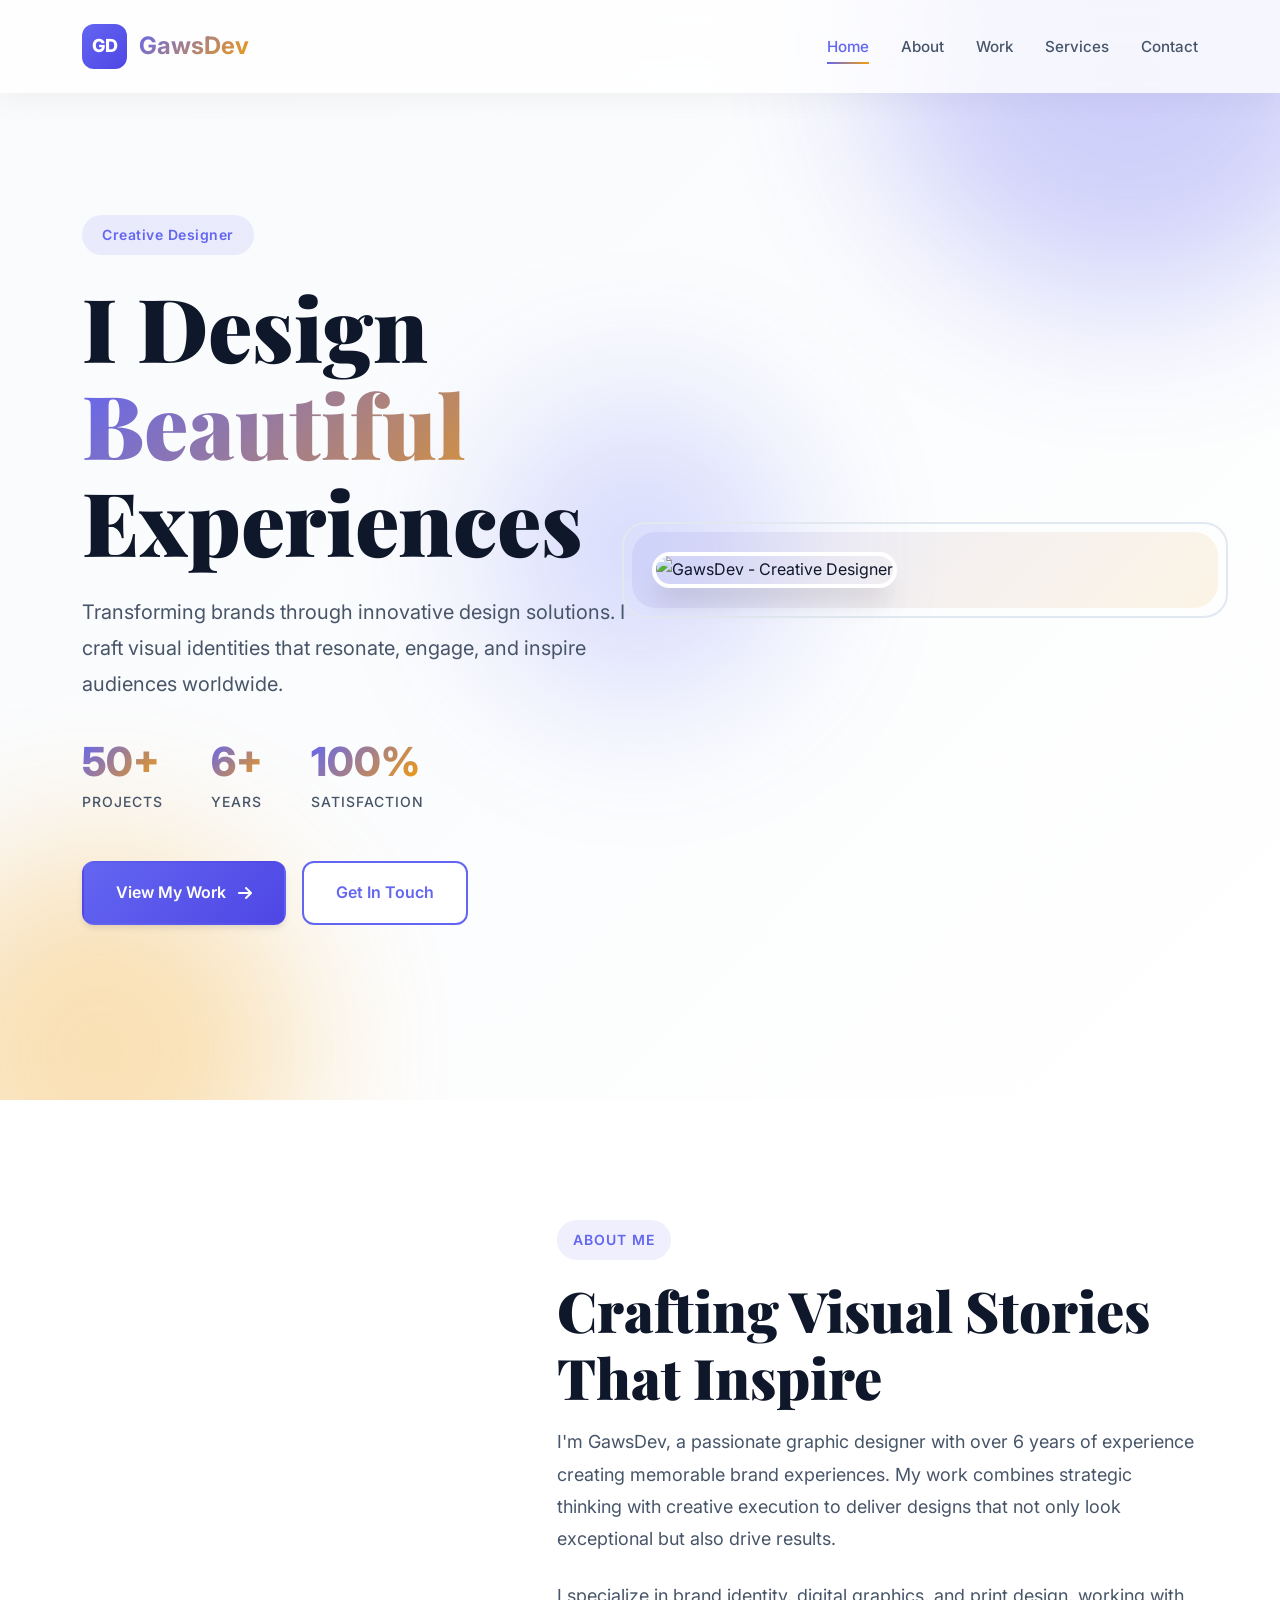
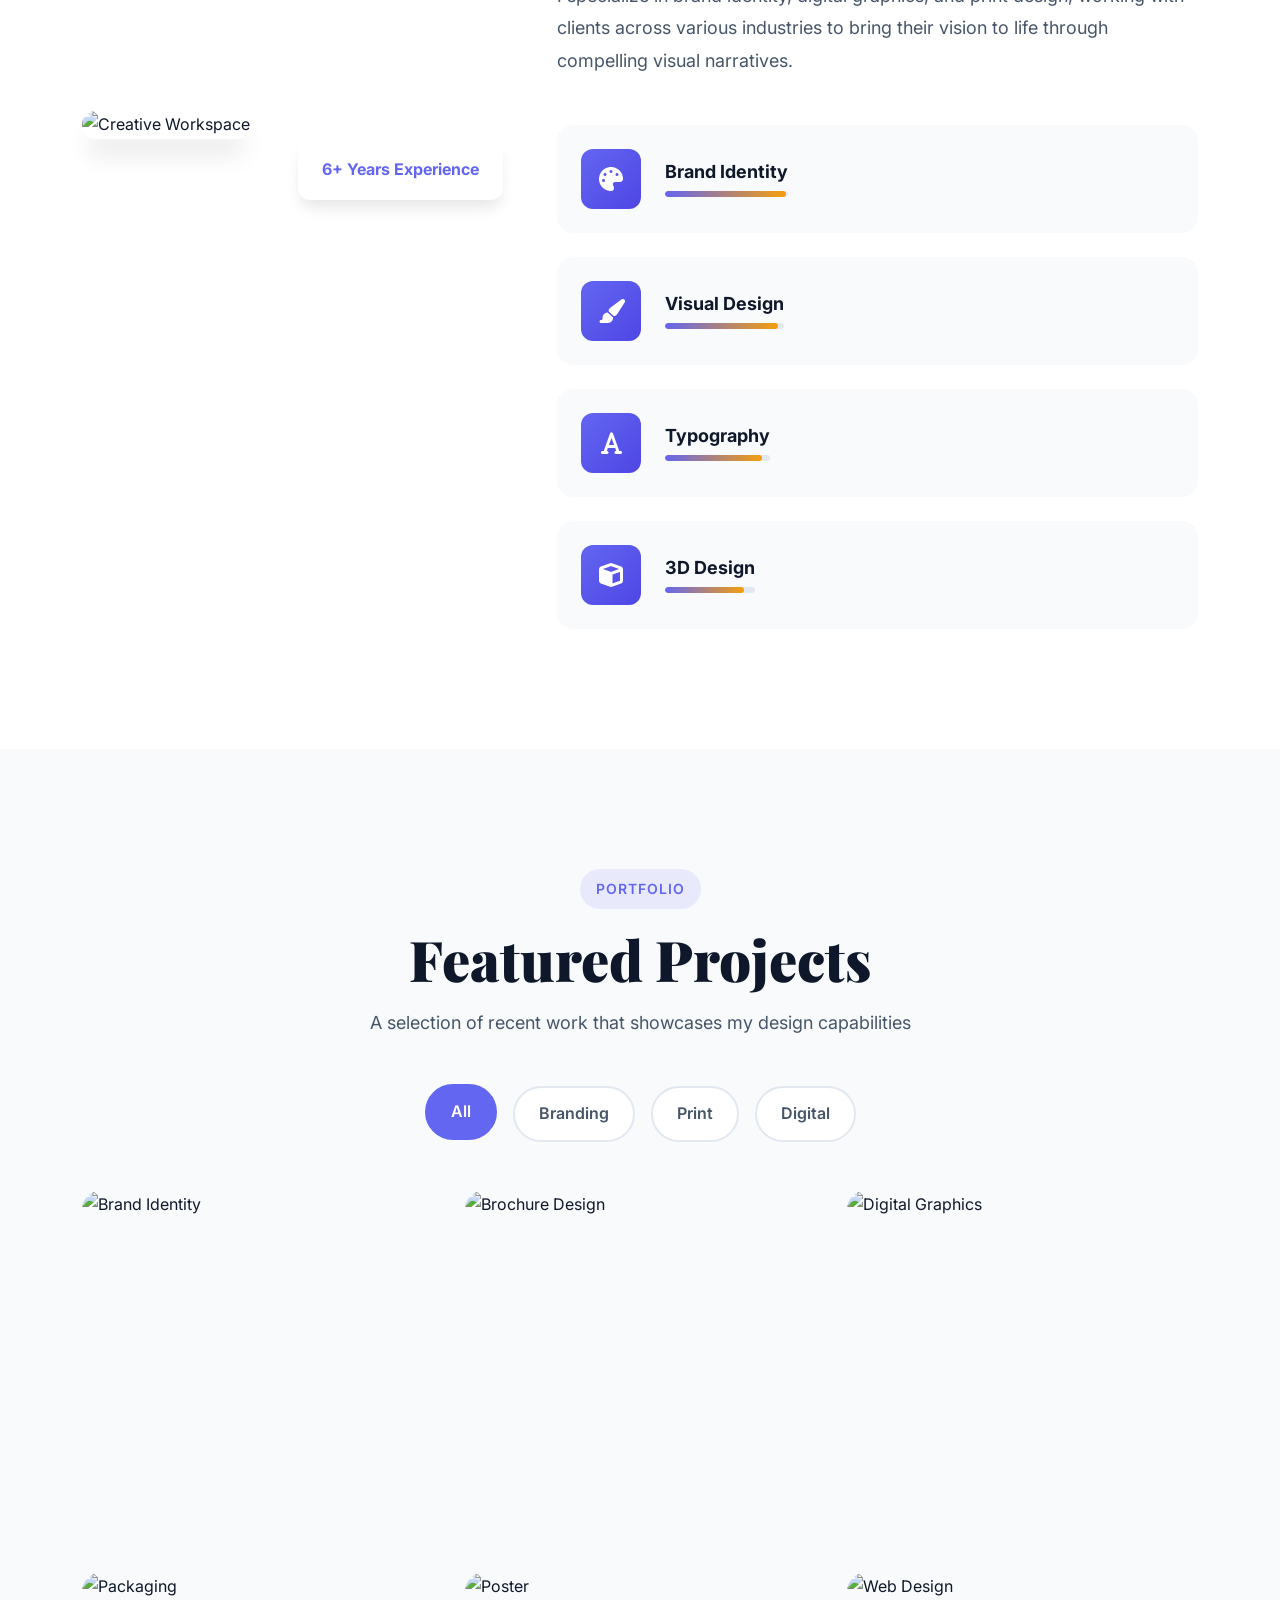
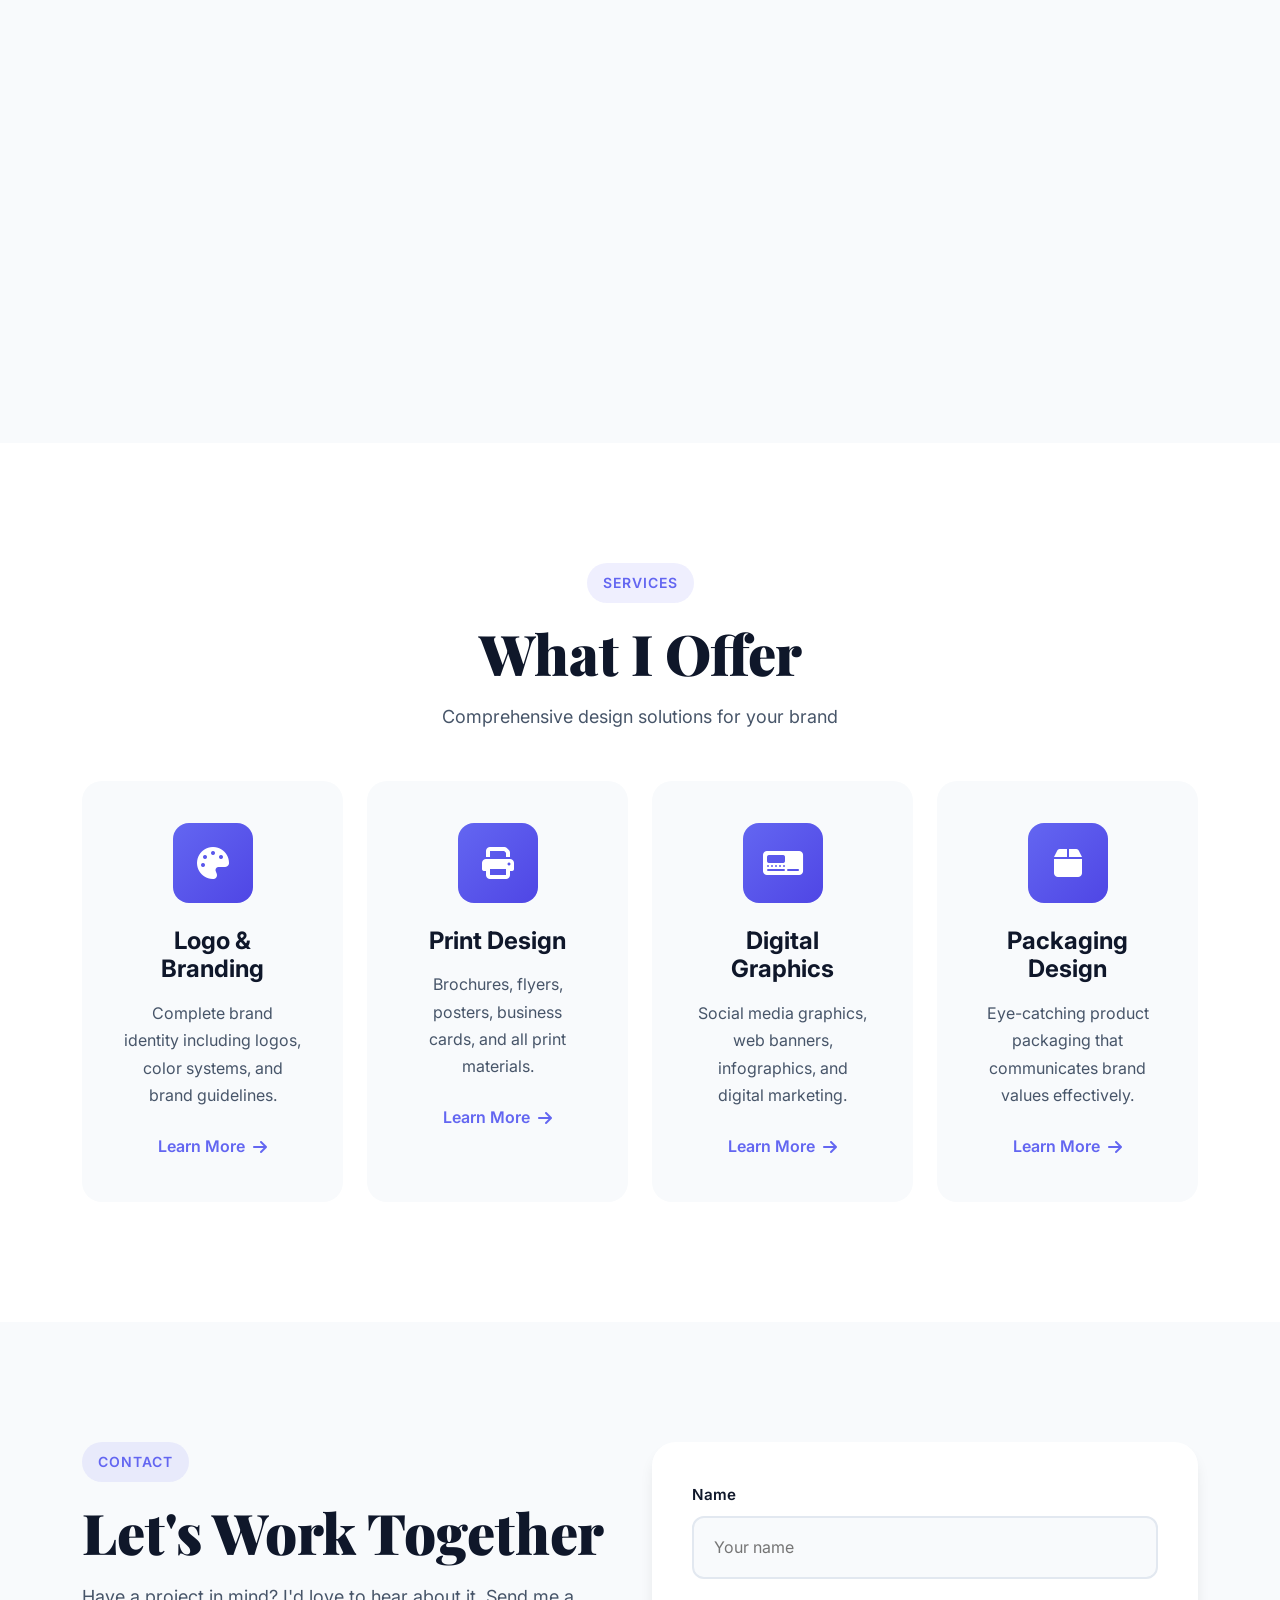
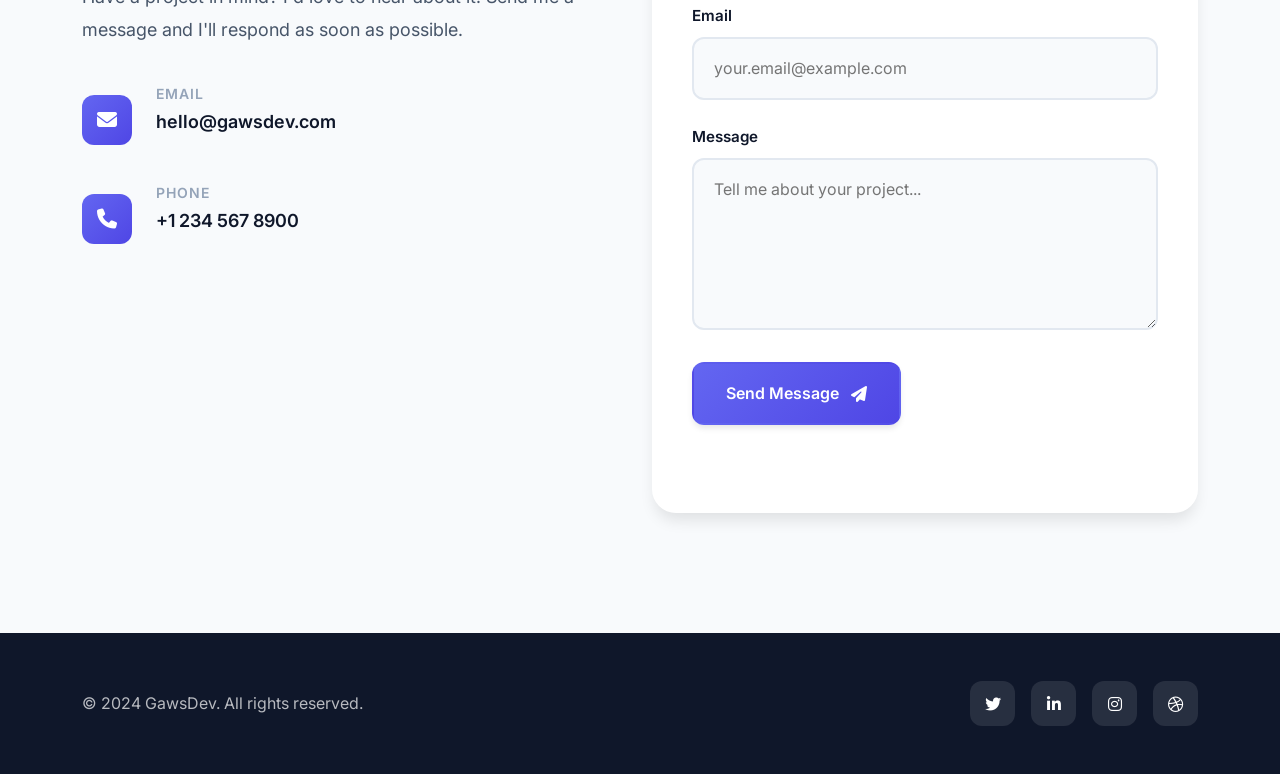
==== index.html @ 14a81b70 "Initial commit: Portfolio template with 3 versions" ====
<!DOCTYPE html>
<html lang="en">
<head>
    <meta charset="UTF-8">
    <meta name="viewport" content="width=device-width, initial-scale=1.0">
    <title>GawsDev - Creative Graphic Designer</title>
    
    <!-- Bootstrap 5 CSS -->
    <link href="https://cdn.jsdelivr.net/npm/bootstrap@5.3.0/dist/css/bootstrap.min.css" rel="stylesheet">
    
    <!-- AOS (Animate On Scroll) Library -->
    <link href="https://unpkg.com/aos@2.3.1/dist/aos.css" rel="stylesheet">
    
    <!-- Font Awesome Icons -->
    <link rel="stylesheet" href="https://cdnjs.cloudflare.com/ajax/libs/font-awesome/6.4.0/css/all.min.css">
    
    <!-- Google Fonts - Modern Typography -->
    <link href="https://fonts.googleapis.com/css2?family=Inter:wght@300;400;500;600;700;800;900&family=Playfair+Display:wght@700;900&display=swap" rel="stylesheet">
    
    <!-- Custom CSS -->
    <link rel="stylesheet" href="assets/css/style.css">
</head>
<body>
    <!-- Modern Navigation -->
    <nav class="navbar-modern navbar-expand-lg fixed-top">
        <div class="container">
            <div class="navbar-brand-wrapper">
                <a class="navbar-brand-modern" href="#home">
                    <span class="brand-logo">GD</span>
                    <span class="brand-name">GawsDev</span>
                </a>
            </div>
            <button class="navbar-toggler-modern" type="button" data-bs-toggle="collapse" data-bs-target="#navbarNav" aria-controls="navbarNav" aria-expanded="false" aria-label="Toggle navigation">
                <span></span>
                <span></span>
                <span></span>
            </button>
            <div class="collapse navbar-collapse" id="navbarNav">
                <ul class="navbar-nav-modern ms-auto">
                    <li class="nav-item-modern"><a class="nav-link-modern active" href="#home">Home</a></li>
                    <li class="nav-item-modern"><a class="nav-link-modern" href="#about">About</a></li>
                    <li class="nav-item-modern"><a class="nav-link-modern" href="#portfolio">Work</a></li>
                    <li class="nav-item-modern"><a class="nav-link-modern" href="#services">Services</a></li>
                    <li class="nav-item-modern"><a class="nav-link-modern" href="#contact">Contact</a></li>
                </ul>
            </div>
        </div>
    </nav>

    <!-- Hero Section - Modern & Bold -->
    <section id="home" class="hero-modern">
        <div class="hero-bg-shapes">
            <div class="shape shape-1"></div>
            <div class="shape shape-2"></div>
            <div class="shape shape-3"></div>
        </div>
        <div class="container">
            <div class="row align-items-center min-vh-100">
                <div class="col-lg-6" data-aos="fade-up" data-aos-delay="100">
                    <div class="hero-badge">Creative Designer</div>
                    <h1 class="hero-title-modern">
                        <span class="title-line">I Design</span>
                        <span class="title-line accent-text">Beautiful</span>
                        <span class="title-line">Experiences</span>
                    </h1>
                    <p class="hero-description">Transforming brands through innovative design solutions. I craft visual identities that resonate, engage, and inspire audiences worldwide.</p>
                    <div class="hero-stats">
                        <div class="stat-item">
                            <div class="stat-number">50+</div>
                            <div class="stat-label">Projects</div>
                        </div>
                        <div class="stat-item">
                            <div class="stat-number">6+</div>
                            <div class="stat-label">Years</div>
                        </div>
                        <div class="stat-item">
                            <div class="stat-number">100%</div>
                            <div class="stat-label">Satisfaction</div>
                        </div>
                    </div>
                    <div class="hero-cta">
                        <a href="#portfolio" class="btn-modern btn-primary-modern">
                            <span>View My Work</span>
                            <i class="fas fa-arrow-right"></i>
                        </a>
                        <a href="#contact" class="btn-modern btn-outline-modern">
                            <span>Get In Touch</span>
                        </a>
                    </div>
                </div>
                <div class="col-lg-6" data-aos="fade-left" data-aos-delay="200">
                    <div class="hero-image-wrapper">
                        <div class="image-gradient-overlay"></div>
                        <img src="https://images.unsplash.com/photo-1571019613454-1cb2f99b2d8b?w=700&h=700&fit=crop&crop=faces&auto=format" alt="GawsDev - Creative Designer" class="hero-image-modern">
                        <div class="image-frame-modern"></div>
                    </div>
                </div>
            </div>
        </div>
    </section>

    <!-- About Section - Creative Layout -->
    <section id="about" class="about-modern">
        <div class="container">
            <div class="row align-items-center">
                <div class="col-lg-5" data-aos="fade-right">
                    <div class="about-image-modern">
                        <img src="https://images.unsplash.com/photo-1522202176988-66273c2fd55f?w=500&h=600&fit=crop&auto=format" alt="Creative Workspace" class="img-fluid">
                        <div class="about-badge">6+ Years Experience</div>
                    </div>
                </div>
                <div class="col-lg-7" data-aos="fade-left">
                    <div class="section-label-modern">About Me</div>
                    <h2 class="section-title-modern">Crafting Visual Stories That Inspire</h2>
                    <p class="about-text">I'm GawsDev, a passionate graphic designer with over 6 years of experience creating memorable brand experiences. My work combines strategic thinking with creative execution to deliver designs that not only look exceptional but also drive results.</p>
                    <p class="about-text">I specialize in brand identity, digital graphics, and print design, working with clients across various industries to bring their vision to life through compelling visual narratives.</p>
                    
                    <!-- Skills Grid -->
                    <div class="skills-grid-modern">
                        <div class="skill-card-modern">
                            <div class="skill-icon"><i class="fas fa-palette"></i></div>
                            <div class="skill-info">
                                <h4>Brand Identity</h4>
                                <div class="skill-bar">
                                    <div class="skill-progress" style="width: 98%"></div>
                                </div>
                            </div>
                        </div>
                        <div class="skill-card-modern">
                            <div class="skill-icon"><i class="fas fa-paint-brush"></i></div>
                            <div class="skill-info">
                                <h4>Visual Design</h4>
                                <div class="skill-bar">
                                    <div class="skill-progress" style="width: 95%"></div>
                                </div>
                            </div>
                        </div>
                        <div class="skill-card-modern">
                            <div class="skill-icon"><i class="fas fa-font"></i></div>
                            <div class="skill-info">
                                <h4>Typography</h4>
                                <div class="skill-bar">
                                    <div class="skill-progress" style="width: 92%"></div>
                                </div>
                            </div>
                        </div>
                        <div class="skill-card-modern">
                            <div class="skill-icon"><i class="fas fa-cube"></i></div>
                            <div class="skill-info">
                                <h4>3D Design</h4>
                                <div class="skill-bar">
                                    <div class="skill-progress" style="width: 88%"></div>
                                </div>
                            </div>
                        </div>
                    </div>
                </div>
            </div>
        </div>
    </section>

    <!-- Portfolio Section - Modern Grid -->
    <section id="portfolio" class="portfolio-modern">
        <div class="container">
            <div class="row">
                <div class="col-lg-12 text-center mb-5" data-aos="fade-up">
                    <div class="section-label-modern">Portfolio</div>
                    <h2 class="section-title-modern">Featured Projects</h2>
                    <p class="section-subtitle">A selection of recent work that showcases my design capabilities</p>
                </div>
            </div>
            
            <!-- Filter Buttons -->
            <div class="row mb-5">
                <div class="col-lg-12 text-center">
                    <div class="filter-buttons-modern">
                        <button class="filter-btn active" data-filter="all">All</button>
                        <button class="filter-btn" data-filter="branding">Branding</button>
                        <button class="filter-btn" data-filter="print">Print</button>
                        <button class="filter-btn" data-filter="digital">Digital</button>
                    </div>
                </div>
            </div>
            
            <!-- Portfolio Grid -->
            <div class="portfolio-grid-modern">
                <div class="portfolio-item-modern" data-category="branding" data-aos="zoom-in" data-aos-delay="0">
                    <div class="portfolio-image-modern">
                        <img src="https://images.unsplash.com/photo-1561070791-2526d30994b5?w=600&h=600&fit=crop&auto=format" alt="Brand Identity">
                        <div class="portfolio-overlay-modern">
                            <div class="portfolio-content-modern">
                                <span class="portfolio-category">Branding</span>
                                <h3>Modern Brand Identity</h3>
                                <p>Complete visual identity system</p>
                                <a href="#" class="portfolio-link"><i class="fas fa-arrow-right"></i></a>
                            </div>
                        </div>
                    </div>
                </div>
                
                <div class="portfolio-item-modern" data-category="print" data-aos="zoom-in" data-aos-delay="100">
                    <div class="portfolio-image-modern">
                        <img src="https://images.unsplash.com/photo-1481627834876-b7833e8f5570?w=600&h=600&fit=crop&auto=format" alt="Brochure Design">
                        <div class="portfolio-overlay-modern">
                            <div class="portfolio-content-modern">
                                <span class="portfolio-category">Print</span>
                                <h3>Brochure Design</h3>
                                <p>Creative layout & typography</p>
                                <a href="#" class="portfolio-link"><i class="fas fa-arrow-right"></i></a>
                            </div>
                        </div>
                    </div>
                </div>
                
                <div class="portfolio-item-modern" data-category="digital" data-aos="zoom-in" data-aos-delay="200">
                    <div class="portfolio-image-modern">
                        <img src="https://images.unsplash.com/photo-1614680376593-902f74cf0d41?w=600&h=600&fit=crop&auto=format" alt="Digital Graphics">
                        <div class="portfolio-overlay-modern">
                            <div class="portfolio-content-modern">
                                <span class="portfolio-category">Digital</span>
                                <h3>Social Media Graphics</h3>
                                <p>Engaging campaign visuals</p>
                                <a href="#" class="portfolio-link"><i class="fas fa-arrow-right"></i></a>
                            </div>
                        </div>
                    </div>
                </div>
                
                <div class="portfolio-item-modern" data-category="branding" data-aos="zoom-in" data-aos-delay="0">
                    <div class="portfolio-image-modern">
                        <img src="https://images.unsplash.com/photo-1558618666-fcd25c85cd64?w=600&h=600&fit=crop&auto=format" alt="Packaging">
                        <div class="portfolio-overlay-modern">
                            <div class="portfolio-content-modern">
                                <span class="portfolio-category">Branding</span>
                                <h3>Product Packaging</h3>
                                <p>Eye-catching design</p>
                                <a href="#" class="portfolio-link"><i class="fas fa-arrow-right"></i></a>
                            </div>
                        </div>
                    </div>
                </div>
                
                <div class="portfolio-item-modern" data-category="print" data-aos="zoom-in" data-aos-delay="100">
                    <div class="portfolio-image-modern">
                        <img src="https://images.unsplash.com/photo-1611532736597-de2d4265fba3?w=600&h=600&fit=crop&auto=format" alt="Poster">
                        <div class="portfolio-overlay-modern">
                            <div class="portfolio-content-modern">
                                <span class="portfolio-category">Print</span>
                                <h3>Event Poster</h3>
                                <p>Bold creative design</p>
                                <a href="#" class="portfolio-link"><i class="fas fa-arrow-right"></i></a>
                            </div>
                        </div>
                    </div>
                </div>
                
                <div class="portfolio-item-modern" data-category="digital" data-aos="zoom-in" data-aos-delay="200">
                    <div class="portfolio-image-modern">
                        <img src="https://images.unsplash.com/photo-1586717799252-bd134ad00e26?w=600&h=600&fit=crop&auto=format" alt="Web Design">
                        <div class="portfolio-overlay-modern">
                            <div class="portfolio-content-modern">
                                <span class="portfolio-category">Digital</span>
                                <h3>UI/UX Design</h3>
                                <p>Modern interface design</p>
                                <a href="#" class="portfolio-link"><i class="fas fa-arrow-right"></i></a>
                            </div>
                        </div>
                    </div>
                </div>
            </div>
        </div>
    </section>

    <!-- Services Section - Modern Cards -->
    <section id="services" class="services-modern">
        <div class="container">
            <div class="row">
                <div class="col-lg-12 text-center mb-5" data-aos="fade-up">
                    <div class="section-label-modern">Services</div>
                    <h2 class="section-title-modern">What I Offer</h2>
                    <p class="section-subtitle">Comprehensive design solutions for your brand</p>
                </div>
            </div>
            <div class="row g-4">
                <div class="col-lg-3 col-md-6" data-aos="fade-up" data-aos-delay="0">
                    <div class="service-card-modern">
                        <div class="service-icon-modern">
                            <i class="fas fa-palette"></i>
                        </div>
                        <h4>Logo & Branding</h4>
                        <p>Complete brand identity including logos, color systems, and brand guidelines.</p>
                        <a href="#" class="service-link">Learn More <i class="fas fa-arrow-right"></i></a>
                    </div>
                </div>
                <div class="col-lg-3 col-md-6" data-aos="fade-up" data-aos-delay="100">
                    <div class="service-card-modern">
                        <div class="service-icon-modern">
                            <i class="fas fa-print"></i>
                        </div>
                        <h4>Print Design</h4>
                        <p>Brochures, flyers, posters, business cards, and all print materials.</p>
                        <a href="#" class="service-link">Learn More <i class="fas fa-arrow-right"></i></a>
                    </div>
                </div>
                <div class="col-lg-3 col-md-6" data-aos="fade-up" data-aos-delay="200">
                    <div class="service-card-modern">
                        <div class="service-icon-modern">
                            <i class="fas fa-digital-tachograph"></i>
                        </div>
                        <h4>Digital Graphics</h4>
                        <p>Social media graphics, web banners, infographics, and digital marketing.</p>
                        <a href="#" class="service-link">Learn More <i class="fas fa-arrow-right"></i></a>
                    </div>
                </div>
                <div class="col-lg-3 col-md-6" data-aos="fade-up" data-aos-delay="300">
                    <div class="service-card-modern">
                        <div class="service-icon-modern">
                            <i class="fas fa-box"></i>
                        </div>
                        <h4>Packaging Design</h4>
                        <p>Eye-catching product packaging that communicates brand values effectively.</p>
                        <a href="#" class="service-link">Learn More <i class="fas fa-arrow-right"></i></a>
                    </div>
                </div>
            </div>
        </div>
    </section>

    <!-- Contact Section - Modern Form -->
    <section id="contact" class="contact-modern">
        <div class="container">
            <div class="row">
                <div class="col-lg-6" data-aos="fade-right">
                    <div class="section-label-modern">Contact</div>
                    <h2 class="section-title-modern">Let's Work Together</h2>
                    <p class="contact-description">Have a project in mind? I'd love to hear about it. Send me a message and I'll respond as soon as possible.</p>
                    <div class="contact-info-modern">
                        <div class="contact-item-modern">
                            <i class="fas fa-envelope"></i>
                            <div>
                                <h5>Email</h5>
                                <p>hello@gawsdev.com</p>
                            </div>
                        </div>
                        <div class="contact-item-modern">
                            <i class="fas fa-phone"></i>
                            <div>
                                <h5>Phone</h5>
                                <p>+1 234 567 8900</p>
                            </div>
                        </div>
                    </div>
                </div>
                <div class="col-lg-6" data-aos="fade-left">
                    <form id="contactForm" class="contact-form-modern">
                        <div class="form-group-modern">
                            <label for="name">Name</label>
                            <input type="text" id="name" name="name" placeholder="Your name" required>
                        </div>
                        <div class="form-group-modern">
                            <label for="email">Email</label>
                            <input type="email" id="email" name="email" placeholder="your.email@example.com" required>
                        </div>
                        <div class="form-group-modern">
                            <label for="message">Message</label>
                            <textarea id="message" name="message" rows="5" placeholder="Tell me about your project..." required></textarea>
                        </div>
                        <button type="submit" class="btn-modern btn-primary-modern">
                            <span>Send Message</span>
                            <i class="fas fa-paper-plane"></i>
                        </button>
                        <div id="formMessage" class="form-message"></div>
                    </form>
                </div>
            </div>
        </div>
    </section>

    <!-- Footer -->
    <footer class="footer-modern">
        <div class="container">
            <div class="row align-items-center">
                <div class="col-lg-6">
                    <p>&copy; 2024 GawsDev. All rights reserved.</p>
                </div>
                <div class="col-lg-6 text-end">
                    <div class="social-links-modern">
                        <a href="#" aria-label="Twitter"><i class="fab fa-twitter"></i></a>
                        <a href="#" aria-label="LinkedIn"><i class="fab fa-linkedin-in"></i></a>
                        <a href="#" aria-label="Instagram"><i class="fab fa-instagram"></i></a>
                        <a href="#" aria-label="Dribbble"><i class="fab fa-dribbble"></i></a>
                    </div>
                </div>
            </div>
        </div>
    </footer>

    <!-- Bootstrap 5 JS Bundle -->
    <script src="https://cdn.jsdelivr.net/npm/bootstrap@5.3.0/dist/js/bootstrap.bundle.min.js"></script>
    
    <!-- AOS Library -->
    <script src="https://unpkg.com/aos@2.3.1/dist/aos.js"></script>
    
    <!-- Custom JavaScript -->
    <script src="assets/js/main.js"></script>
</body>
</html>
---- assets/css/style.css ----
/* ====================================
   Modern Portfolio Design - GawsDev
   Complete Redesign 2024
   ==================================== */

/* Modern Color Palette */
:root {
    --primary: #6366F1;
    --primary-dark: #4F46E5;
    --primary-light: #818CF8;
    --accent: #F59E0B;
    --accent-light: #FBBF24;
    --dark: #0F172A;
    --dark-secondary: #1E293B;
    --light: #F8FAFC;
    --light-secondary: #F1F5F9;
    --text-dark: #0F172A;
    --text-medium: #475569;
    --text-light: #94A3B8;
    --white: #FFFFFF;
    --border: #E2E8F0;
    --shadow-sm: 0 1px 2px 0 rgba(0, 0, 0, 0.05);
    --shadow-md: 0 4px 6px -1px rgba(0, 0, 0, 0.1);
    --shadow-lg: 0 10px 15px -3px rgba(0, 0, 0, 0.1);
    --shadow-xl: 0 20px 25px -5px rgba(0, 0, 0, 0.1);
}

/* Reset & Base */
* {
    margin: 0;
    padding: 0;
    box-sizing: border-box;
}

body {
    font-family: 'Inter', -apple-system, BlinkMacSystemFont, sans-serif;
    color: var(--text-dark);
    line-height: 1.7;
    overflow-x: hidden;
    background: var(--white);
    -webkit-font-smoothing: antialiased;
    -moz-osx-font-smoothing: grayscale;
}

html {
    scroll-behavior: smooth;
}

/* Modern Navigation */
.navbar-modern {
    background: rgba(255, 255, 255, 0.8);
    backdrop-filter: blur(20px);
    -webkit-backdrop-filter: blur(20px);
    padding: 1.5rem 0;
    box-shadow: 0 4px 30px rgba(0, 0, 0, 0.05);
    transition: all 0.3s ease;
    z-index: 1000;
}

.navbar-modern .container {
    display: flex;
    align-items: center;
    justify-content: space-between;
}

.navbar-brand-wrapper {
    display: flex;
    align-items: center;
    flex: 1;
}

.navbar-brand-modern {
    display: flex;
    align-items: center;
    gap: 0.75rem;
    text-decoration: none;
    font-weight: 700;
    font-size: 1.5rem;
    color: var(--dark);
    z-index: 1;
}

.brand-logo {
    width: 45px;
    height: 45px;
    background: linear-gradient(135deg, var(--primary), var(--primary-dark));
    color: var(--white);
    border-radius: 12px;
    display: flex;
    align-items: center;
    justify-content: center;
    font-weight: 800;
    font-size: 1.125rem;
}

.brand-name {
    background: linear-gradient(135deg, var(--primary), var(--accent));
    -webkit-background-clip: text;
    -webkit-text-fill-color: transparent;
    background-clip: text;
}

.navbar-nav-modern {
    display: flex;
    gap: 2rem;
    list-style: none;
    margin: 0;
    padding: 0;
}

.nav-link-modern {
    color: var(--text-medium);
    text-decoration: none;
    font-weight: 500;
    font-size: 0.95rem;
    position: relative;
    transition: color 0.3s ease;
    padding: 0.5rem 0;
}

.nav-link-modern:hover,
.nav-link-modern.active {
    color: var(--primary);
}

.nav-link-modern::after {
    content: '';
    position: absolute;
    bottom: 0;
    left: 0;
    width: 0;
    height: 2px;
    background: linear-gradient(90deg, var(--primary), var(--accent));
    transition: width 0.3s ease;
}

.nav-link-modern:hover::after,
.nav-link-modern.active::after {
    width: 100%;
}

.navbar-toggler-modern {
    border: none;
    background: none;
    width: 30px;
    height: 24px;
    position: relative;
    cursor: pointer;
    display: none;
    flex-direction: column;
    justify-content: space-between;
    padding: 0;
    margin-left: auto;
    z-index: 1001;
}

.navbar-toggler-modern span {
    display: block;
    height: 3px;
    width: 100%;
    background: var(--dark);
    border-radius: 2px;
    transition: all 0.3s ease;
    transform-origin: center;
}

.navbar-toggler-modern[aria-expanded="true"] span:nth-child(1) {
    transform: rotate(45deg) translate(8px, 8px);
}

.navbar-toggler-modern[aria-expanded="true"] span:nth-child(2) {
    opacity: 0;
}

.navbar-toggler-modern[aria-expanded="true"] span:nth-child(3) {
    transform: rotate(-45deg) translate(7px, -7px);
}

.navbar-nav-modern {
    display: flex;
    gap: 2rem;
    list-style: none;
    margin: 0;
    padding: 0;
    align-items: center;
}

@media (max-width: 991px) {
    .navbar-toggler-modern {
        display: flex;
    }
    
    .navbar-collapse {
        position: absolute;
        top: 100%;
        left: 0;
        right: 0;
        background: rgba(255, 255, 255, 0.98);
        backdrop-filter: blur(20px);
        box-shadow: 0 10px 30px rgba(0, 0, 0, 0.1);
        padding: 1.5rem;
        margin-top: 1rem;
        border-radius: 16px;
    }
    
    .navbar-nav-modern {
        flex-direction: column;
        gap: 1rem;
        width: 100%;
    }
    
    .nav-link-modern {
        padding: 0.75rem 0;
        width: 100%;
        text-align: center;
    }
}

/* Hero Section - Modern */
.hero-modern {
    min-height: 100vh;
    padding: 120px 0 80px;
    position: relative;
    background: linear-gradient(135deg, #F8FAFC 0%, #FFFFFF 100%);
    overflow: hidden;
}

.hero-bg-shapes {
    position: absolute;
    inset: 0;
    overflow: hidden;
    z-index: 0;
}

.shape {
    position: absolute;
    border-radius: 50%;
    filter: blur(80px);
    opacity: 0.3;
}

.shape-1 {
    width: 500px;
    height: 500px;
    background: var(--primary);
    top: -200px;
    right: -100px;
    animation: float 20s ease-in-out infinite;
}

.shape-2 {
    width: 400px;
    height: 400px;
    background: var(--accent);
    bottom: -150px;
    left: -100px;
    animation: float 25s ease-in-out infinite reverse;
}

.shape-3 {
    width: 300px;
    height: 300px;
    background: var(--primary-light);
    top: 50%;
    left: 50%;
    transform: translate(-50%, -50%);
    animation: float 30s ease-in-out infinite;
}

@keyframes float {
    0%, 100% { transform: translate(0, 0) rotate(0deg); }
    33% { transform: translate(30px, -30px) rotate(120deg); }
    66% { transform: translate(-20px, 20px) rotate(240deg); }
}

.hero-badge {
    display: inline-block;
    padding: 0.5rem 1.25rem;
    background: rgba(99, 102, 241, 0.1);
    color: var(--primary);
    border-radius: 50px;
    font-size: 0.875rem;
    font-weight: 600;
    margin-bottom: 1.5rem;
    letter-spacing: 0.5px;
}

.hero-title-modern {
    font-family: 'Playfair Display', serif;
    font-size: clamp(2.5rem, 8vw, 5.5rem);
    font-weight: 900;
    line-height: 1.1;
    margin-bottom: 1.5rem;
    color: var(--dark);
}

.title-line {
    display: block;
    animation: fadeInUp 0.8s ease forwards;
}

.title-line:nth-child(1) { animation-delay: 0.1s; opacity: 0; }
.title-line:nth-child(2) { animation-delay: 0.3s; opacity: 0; }
.title-line:nth-child(3) { animation-delay: 0.5s; opacity: 0; }

.accent-text {
    background: linear-gradient(135deg, var(--primary), var(--accent));
    -webkit-background-clip: text;
    -webkit-text-fill-color: transparent;
    background-clip: text;
}

@keyframes fadeInUp {
    from {
        opacity: 0;
        transform: translateY(30px);
    }
    to {
        opacity: 1;
        transform: translateY(0);
    }
}

.hero-description {
    font-size: 1.25rem;
    color: var(--text-medium);
    line-height: 1.8;
    max-width: 550px;
    margin-bottom: 2.5rem;
}

.hero-stats {
    display: flex;
    gap: 3rem;
    margin-bottom: 3rem;
    flex-wrap: wrap;
}

.stat-item {
    text-align: left;
}

.stat-number {
    font-size: 2.5rem;
    font-weight: 800;
    background: linear-gradient(135deg, var(--primary), var(--accent));
    -webkit-background-clip: text;
    -webkit-text-fill-color: transparent;
    background-clip: text;
    line-height: 1;
    margin-bottom: 0.5rem;
}

.stat-label {
    font-size: 0.875rem;
    color: var(--text-medium);
    font-weight: 500;
    text-transform: uppercase;
    letter-spacing: 1px;
}

.hero-cta {
    display: flex;
    gap: 1rem;
    flex-wrap: wrap;
}

.btn-modern {
    padding: 1rem 2rem;
    border-radius: 12px;
    font-weight: 600;
    font-size: 1rem;
    text-decoration: none;
    display: inline-flex;
    align-items: center;
    gap: 0.75rem;
    transition: all 0.3s ease;
    border: 2px solid transparent;
    cursor: pointer;
}

.btn-primary-modern {
    background: linear-gradient(135deg, var(--primary), var(--primary-dark));
    color: var(--white);
    box-shadow: var(--shadow-md);
}

.btn-primary-modern:hover {
    transform: translateY(-2px);
    box-shadow: var(--shadow-lg);
}

.btn-outline-modern {
    background: var(--white);
    color: var(--primary);
    border-color: var(--primary);
}

.btn-outline-modern:hover {
    background: var(--primary);
    color: var(--white);
    transform: translateY(-2px);
}

.hero-image-wrapper {
    position: relative;
    z-index: 1;
}

.hero-image-modern {
    width: 100%;
    max-width: 500px;
    height: 600px;
    object-fit: cover;
    border-radius: 24px;
    box-shadow: var(--shadow-xl);
    border: 4px solid var(--white);
}

.image-gradient-overlay {
    position: absolute;
    inset: -20px;
    background: linear-gradient(135deg, var(--primary), var(--accent));
    border-radius: 24px;
    z-index: -1;
    opacity: 0.1;
}

.image-frame-modern {
    position: absolute;
    inset: -30px;
    border: 2px solid var(--border);
    border-radius: 24px;
    z-index: -2;
}

.scroll-indicator-modern {
    position: absolute;
    bottom: 40px;
    left: 50%;
    transform: translateX(-50%);
    display: flex;
    flex-direction: column;
    align-items: center;
    gap: 0.5rem;
    color: var(--text-medium);
    font-size: 0.75rem;
    text-transform: uppercase;
    letter-spacing: 2px;
}

.scroll-line-modern {
    width: 1px;
    height: 40px;
    background: var(--text-medium);
    animation: scrollLine 2s ease-in-out infinite;
}

@keyframes scrollLine {
    0%, 100% { opacity: 1; transform: scaleY(1); }
    50% { opacity: 0.3; transform: scaleY(0.5); }
}

/* About Section */
.about-modern {
    padding: 120px 0;
    background: var(--white);
}

.about-image-modern {
    position: relative;
}

.about-image-modern img {
    width: 100%;
    border-radius: 24px;
    box-shadow: var(--shadow-xl);
}

.about-badge {
    position: absolute;
    top: 30px;
    right: 30px;
    padding: 1rem 1.5rem;
    background: var(--white);
    border-radius: 12px;
    font-weight: 700;
    color: var(--primary);
    box-shadow: var(--shadow-lg);
}

.section-label-modern {
    display: inline-block;
    padding: 0.5rem 1rem;
    background: rgba(99, 102, 241, 0.1);
    color: var(--primary);
    border-radius: 50px;
    font-size: 0.875rem;
    font-weight: 600;
    margin-bottom: 1rem;
    text-transform: uppercase;
    letter-spacing: 1px;
}

.section-title-modern {
    font-family: 'Playfair Display', serif;
    font-size: clamp(2rem, 5vw, 3.5rem);
    font-weight: 900;
    color: var(--dark);
    margin-bottom: 1rem;
    line-height: 1.2;
}

.section-subtitle {
    font-size: 1.125rem;
    color: var(--text-medium);
    max-width: 600px;
    margin: 0 auto;
}

.about-text {
    font-size: 1.125rem;
    color: var(--text-medium);
    line-height: 1.8;
    margin-bottom: 1.5rem;
}

.skills-grid-modern {
    display: grid;
    gap: 1.5rem;
    margin-top: 3rem;
}

.skill-card-modern {
    display: flex;
    gap: 1.5rem;
    align-items: center;
    padding: 1.5rem;
    background: var(--light);
    border-radius: 16px;
    transition: all 0.3s ease;
}

.skill-card-modern:hover {
    transform: translateY(-4px);
    box-shadow: var(--shadow-lg);
}

.skill-icon {
    width: 60px;
    height: 60px;
    background: linear-gradient(135deg, var(--primary), var(--primary-dark));
    color: var(--white);
    border-radius: 12px;
    display: flex;
    align-items: center;
    justify-content: center;
    font-size: 1.5rem;
    flex-shrink: 0;
}

.skill-info h4 {
    font-size: 1.125rem;
    font-weight: 700;
    color: var(--dark);
    margin-bottom: 0.5rem;
}

.skill-bar {
    height: 6px;
    background: var(--border);
    border-radius: 10px;
    overflow: hidden;
}

.skill-progress {
    height: 100%;
    background: linear-gradient(90deg, var(--primary), var(--accent));
    border-radius: 10px;
    transition: width 1s ease;
}

/* Portfolio Section */
.portfolio-modern {
    padding: 120px 0;
    background: var(--light);
}

.filter-buttons-modern {
    display: flex;
    gap: 1rem;
    justify-content: center;
    flex-wrap: wrap;
}

.filter-btn {
    padding: 0.75rem 1.5rem;
    background: var(--white);
    border: 2px solid var(--border);
    border-radius: 50px;
    color: var(--text-medium);
    font-weight: 600;
    cursor: pointer;
    transition: all 0.3s ease;
}

.filter-btn:hover,
.filter-btn.active {
    background: var(--primary);
    color: var(--white);
    border-color: var(--primary);
    transform: translateY(-2px);
}

.portfolio-grid-modern {
    display: grid;
    grid-template-columns: repeat(auto-fit, minmax(350px, 1fr));
    gap: 2rem;
    margin-top: 3rem;
}

.portfolio-item-modern {
    border-radius: 20px;
    overflow: hidden;
    position: relative;
    aspect-ratio: 1;
}

.portfolio-image-modern {
    position: relative;
    width: 100%;
    height: 100%;
    overflow: hidden;
}

.portfolio-image-modern img {
    width: 100%;
    height: 100%;
    object-fit: cover;
    transition: transform 0.5s ease;
}

.portfolio-overlay-modern {
    position: absolute;
    inset: 0;
    background: linear-gradient(135deg, rgba(99, 102, 241, 0.95), rgba(245, 158, 11, 0.95));
    display: flex;
    align-items: center;
    justify-content: center;
    opacity: 0;
    transition: opacity 0.3s ease;
}

.portfolio-item-modern:hover .portfolio-overlay-modern {
    opacity: 1;
}

.portfolio-item-modern:hover .portfolio-image-modern img {
    transform: scale(1.1);
}

.portfolio-content-modern {
    text-align: center;
    color: var(--white);
    padding: 2rem;
}

.portfolio-category {
    display: inline-block;
    padding: 0.5rem 1rem;
    background: rgba(255, 255, 255, 0.2);
    border-radius: 50px;
    font-size: 0.875rem;
    font-weight: 600;
    margin-bottom: 1rem;
    backdrop-filter: blur(10px);
}

.portfolio-content-modern h3 {
    font-size: 1.75rem;
    font-weight: 800;
    margin-bottom: 0.5rem;
    font-family: 'Playfair Display', serif;
}

.portfolio-content-modern p {
    font-size: 1rem;
    margin-bottom: 1.5rem;
    opacity: 0.9;
}

.portfolio-link {
    width: 50px;
    height: 50px;
    background: var(--white);
    color: var(--primary);
    border-radius: 50%;
    display: inline-flex;
    align-items: center;
    justify-content: center;
    text-decoration: none;
    transition: all 0.3s ease;
}

.portfolio-link:hover {
    transform: scale(1.1) rotate(45deg);
}

/* Services Section */
.services-modern {
    padding: 120px 0;
    background: var(--white);
}

.service-card-modern {
    padding: 2.5rem;
    background: var(--light);
    border-radius: 20px;
    text-align: center;
    transition: all 0.3s ease;
    height: 100%;
    border: 2px solid transparent;
}

.service-card-modern:hover {
    transform: translateY(-8px);
    box-shadow: var(--shadow-xl);
    border-color: var(--primary);
}

.service-icon-modern {
    width: 80px;
    height: 80px;
    background: linear-gradient(135deg, var(--primary), var(--primary-dark));
    color: var(--white);
    border-radius: 16px;
    display: flex;
    align-items: center;
    justify-content: center;
    font-size: 2rem;
    margin: 0 auto 1.5rem;
    transition: transform 0.3s ease;
}

.service-card-modern:hover .service-icon-modern {
    transform: scale(1.1) rotate(5deg);
}

.service-card-modern h4 {
    font-size: 1.5rem;
    font-weight: 700;
    color: var(--dark);
    margin-bottom: 1rem;
}

.service-card-modern p {
    color: var(--text-medium);
    line-height: 1.7;
    margin-bottom: 1.5rem;
}

.service-link {
    color: var(--primary);
    text-decoration: none;
    font-weight: 600;
    display: inline-flex;
    align-items: center;
    gap: 0.5rem;
    transition: gap 0.3s ease;
}

.service-link:hover {
    gap: 1rem;
}

/* Contact Section */
.contact-modern {
    padding: 120px 0;
    background: var(--light);
}

.contact-description {
    font-size: 1.125rem;
    color: var(--text-medium);
    line-height: 1.8;
    margin-bottom: 2.5rem;
}

.contact-info-modern {
    display: flex;
    flex-direction: column;
    gap: 2rem;
}

.contact-item-modern {
    display: flex;
    gap: 1.5rem;
    align-items: center;
}

.contact-item-modern i {
    width: 50px;
    height: 50px;
    background: linear-gradient(135deg, var(--primary), var(--primary-dark));
    color: var(--white);
    border-radius: 12px;
    display: flex;
    align-items: center;
    justify-content: center;
    font-size: 1.25rem;
}

.contact-item-modern h5 {
    font-size: 0.875rem;
    font-weight: 600;
    color: var(--text-light);
    text-transform: uppercase;
    letter-spacing: 1px;
    margin-bottom: 0.25rem;
}

.contact-item-modern p {
    font-size: 1.125rem;
    font-weight: 600;
    color: var(--dark);
}

.contact-form-modern {
    background: var(--white);
    padding: 2.5rem;
    border-radius: 24px;
    box-shadow: var(--shadow-lg);
}

.form-group-modern {
    margin-bottom: 1.5rem;
}

.form-group-modern label {
    display: block;
    font-weight: 600;
    color: var(--dark);
    margin-bottom: 0.5rem;
    font-size: 0.95rem;
}

.form-group-modern input,
.form-group-modern textarea {
    width: 100%;
    padding: 1rem 1.25rem;
    border: 2px solid var(--border);
    border-radius: 12px;
    font-size: 1rem;
    font-family: inherit;
    transition: all 0.3s ease;
    background: var(--light);
}

.form-group-modern input:focus,
.form-group-modern textarea:focus {
    outline: none;
    border-color: var(--primary);
    background: var(--white);
    box-shadow: 0 0 0 4px rgba(99, 102, 241, 0.1);
}

.form-group-modern textarea {
    resize: vertical;
    min-height: 150px;
}

.form-message {
    margin-top: 1rem;
    padding: 1rem;
    border-radius: 12px;
    text-align: center;
    font-weight: 500;
}

.form-message.success {
    background: rgba(34, 197, 94, 0.1);
    color: #059669;
}

.form-message.error {
    background: rgba(239, 68, 68, 0.1);
    color: #DC2626;
}

/* Footer */
.footer-modern {
    padding: 3rem 0;
    background: var(--dark);
    color: var(--white);
}

.footer-modern p {
    margin: 0;
    color: rgba(255, 255, 255, 0.7);
}

.social-links-modern {
    display: flex;
    gap: 1rem;
    justify-content: flex-end;
}

.social-links-modern a {
    width: 45px;
    height: 45px;
    background: rgba(255, 255, 255, 0.1);
    color: var(--white);
    border-radius: 12px;
    display: flex;
    align-items: center;
    justify-content: center;
    text-decoration: none;
    transition: all 0.3s ease;
}

.social-links-modern a:hover {
    background: var(--primary);
    transform: translateY(-4px);
}

/* Responsive Design */
@media (max-width: 1199px) {
    .hero-image-modern {
        max-width: 450px;
        height: 550px;
    }
    
    .about-modern,
    .portfolio-modern,
    .services-modern,
    .contact-modern {
        padding: 80px 0;
    }
}

@media (max-width: 991px) {
    .navbar-modern {
        padding: 1rem 0;
    }
    
    .navbar-brand-modern {
        font-size: 1.25rem;
    }
    
    .brand-logo {
        width: 40px;
        height: 40px;
        font-size: 1rem;
    }
    
    .hero-modern {
        padding: 100px 0 60px;
    }
    
    .hero-title-modern {
        font-size: clamp(2rem, 8vw, 3.5rem);
    }
    
    .hero-description {
        font-size: 1.125rem;
        max-width: 100%;
    }
    
    .hero-stats {
        gap: 2rem;
        flex-wrap: wrap;
        justify-content: flex-start;
    }
    
    .stat-number {
        font-size: 2rem;
    }
    
    .stat-label {
        font-size: 0.75rem;
    }
    
    .hero-image-wrapper {
        margin-top: 2rem;
    }
    
    .hero-image-modern {
        max-width: 100%;
        height: 450px;
    }
    
    .image-gradient-overlay,
    .image-frame-modern {
        inset: -20px;
    }
    
    .hero-cta {
        flex-direction: column;
        gap: 1rem;
    }
    
    .btn-modern {
        width: 100%;
        justify-content: center;
    }
    
    .about-modern .row {
        flex-direction: column-reverse;
    }
    
    .about-image-modern {
        margin-top: 2rem;
    }
    
    .about-badge {
        top: 20px;
        right: 20px;
        padding: 0.75rem 1.25rem;
        font-size: 0.875rem;
    }
    
    .section-title-modern {
        font-size: clamp(1.75rem, 5vw, 2.5rem);
    }
    
    .section-subtitle {
        font-size: 1rem;
        padding: 0 1rem;
    }
    
    .skills-grid-modern {
        gap: 1rem;
    }
    
    .skill-card-modern {
        padding: 1.25rem;
    }
    
    .skill-icon {
        width: 50px;
        height: 50px;
        font-size: 1.25rem;
    }
    
    .portfolio-grid-modern {
        grid-template-columns: repeat(auto-fit, minmax(280px, 1fr));
        gap: 1.5rem;
    }
    
    .portfolio-content-modern h3 {
        font-size: 1.5rem;
    }
    
    .service-card-modern {
        padding: 2rem;
    }
    
    .service-icon-modern {
        width: 70px;
        height: 70px;
        font-size: 1.75rem;
    }
    
    .contact-modern .row {
        flex-direction: column;
    }
    
    .contact-form-modern {
        padding: 2rem;
        margin-top: 2rem;
    }
    
    .footer-modern {
        padding: 2rem 0;
        text-align: center;
    }
    
    .footer-modern .row {
        flex-direction: column;
        gap: 1.5rem;
    }
    
    .social-links-modern {
        justify-content: center;
        margin-top: 0;
    }
    
    .navbar-nav-modern {
        gap: 1rem;
    }
}

@media (max-width: 767px) {
    .container {
        padding-left: 1rem;
        padding-right: 1rem;
    }
    
    .hero-bg-shapes {
        display: none;
    }
    
    .hero-modern {
        padding: 80px 0 40px;
        min-height: auto;
    }
    
    .hero-modern .row {
        flex-direction: column;
    }
    
    .hero-modern .col-lg-6:last-child {
        order: -1;
    }
    
    .hero-title-modern {
        font-size: clamp(1.75rem, 10vw, 2.5rem);
        margin-bottom: 1rem;
    }
    
    .title-line {
        display: block;
        line-height: 1.2;
    }
    
    .hero-badge {
        font-size: 0.75rem;
        padding: 0.4rem 1rem;
        margin-bottom: 1rem;
    }
    
    .hero-description {
        font-size: 1rem;
        line-height: 1.6;
        margin-bottom: 2rem;
    }
    
    .hero-stats {
        gap: 1.5rem;
        margin-bottom: 2rem;
        justify-content: space-between;
    }
    
    .stat-item {
        flex: 1;
        min-width: 80px;
    }
    
    .stat-number {
        font-size: 1.75rem;
    }
    
    .stat-label {
        font-size: 0.6875rem;
    }
    
    .hero-image-modern {
        height: 400px;
        margin-top: 2rem;
    }
    
    .about-modern,
    .portfolio-modern,
    .services-modern,
    .contact-modern {
        padding: 60px 0;
    }
    
    .section-title-modern {
        font-size: clamp(1.5rem, 8vw, 2rem);
        margin-bottom: 0.75rem;
    }
    
    .section-label-modern {
        font-size: 0.75rem;
        padding: 0.4rem 0.875rem;
    }
    
    .about-text {
        font-size: 1rem;
        margin-bottom: 1.25rem;
    }
    
    .skill-card-modern {
        padding: 1rem;
        gap: 1rem;
    }
    
    .skill-info h4 {
        font-size: 1rem;
    }
    
    .portfolio-grid-modern {
        grid-template-columns: 1fr;
        gap: 1.25rem;
    }
    
    .filter-buttons-modern {
        gap: 0.75rem;
        flex-wrap: wrap;
    }
    
    .filter-btn {
        padding: 0.625rem 1.25rem;
        font-size: 0.875rem;
    }
    
    .service-card-modern {
        padding: 1.5rem;
        margin-bottom: 1.5rem;
    }
    
    .service-card-modern h4 {
        font-size: 1.25rem;
    }
    
    .service-card-modern p {
        font-size: 0.95rem;
    }
    
    .contact-description {
        font-size: 1rem;
        margin-bottom: 2rem;
    }
    
    .contact-info-modern {
        gap: 1.5rem;
    }
    
    .contact-item-modern {
        gap: 1rem;
    }
    
    .contact-item-modern i {
        width: 45px;
        height: 45px;
        font-size: 1.125rem;
    }
    
    .contact-form-modern {
        padding: 1.5rem;
    }
    
    .form-group-modern input,
    .form-group-modern textarea {
        padding: 0.875rem 1rem;
        font-size: 0.95rem;
    }
    
    .btn-modern {
        padding: 0.875rem 1.5rem;
        font-size: 0.95rem;
    }
}

@media (max-width: 575px) {
    .hero-stats {
        flex-direction: row;
        gap: 1rem;
        justify-content: space-between;
    }
    
    .stat-item {
        flex: 1;
        min-width: 70px;
    }
    
    .hero-image-modern {
        height: 350px;
    }
    
    .image-gradient-overlay,
    .image-frame-modern {
        inset: -15px;
    }
    
    .portfolio-content-modern {
        padding: 1.5rem;
    }
    
    .portfolio-content-modern h3 {
        font-size: 1.25rem;
    }
    
    .navbar-brand-modern {
        font-size: 1.125rem;
    }
    
    .brand-logo {
        width: 35px;
        height: 35px;
        font-size: 0.875rem;
    }
    
    .skills-grid-modern {
        gap: 0.75rem;
    }
    
    .service-card-modern {
        padding: 1.25rem;
    }
    
    .contact-form-modern {
        padding: 1.25rem;
    }
    
    .footer-modern {
        padding: 1.5rem 0;
    }
    
    .social-links-modern {
        flex-wrap: wrap;
    }
}
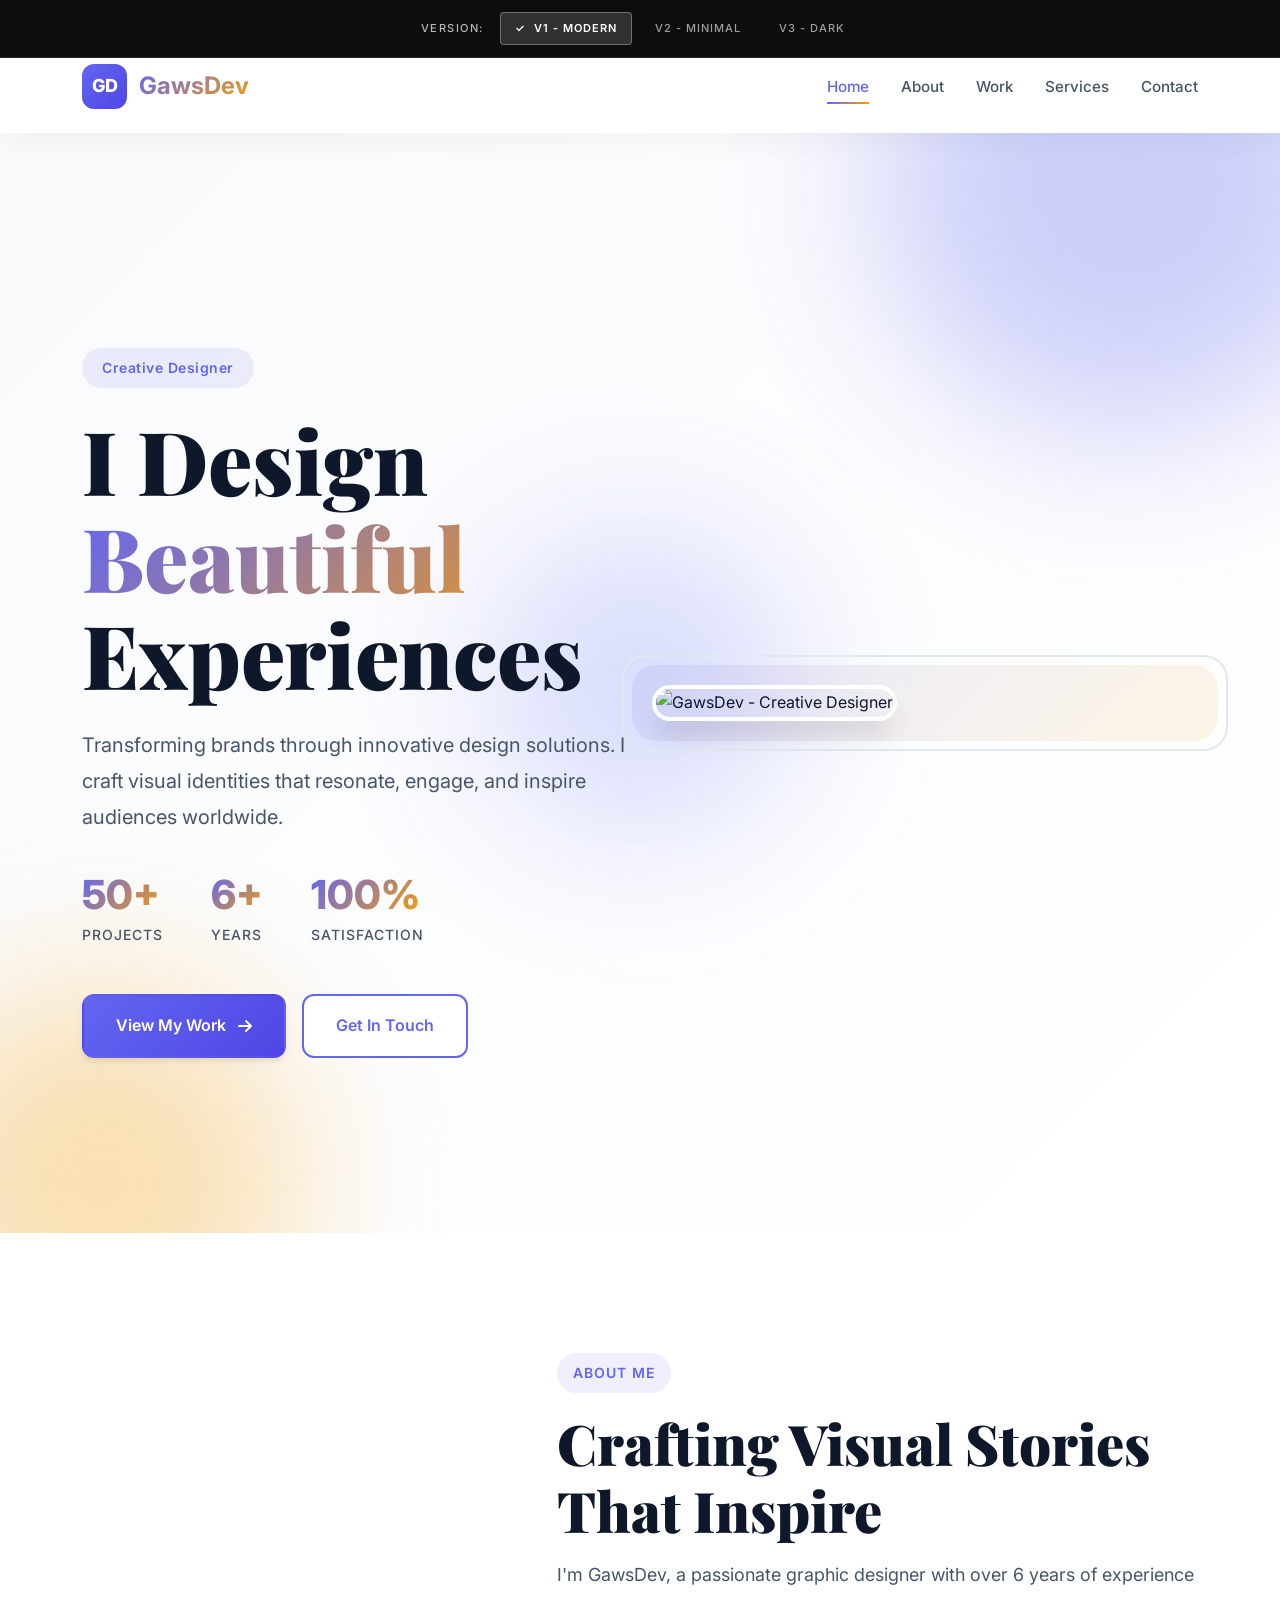
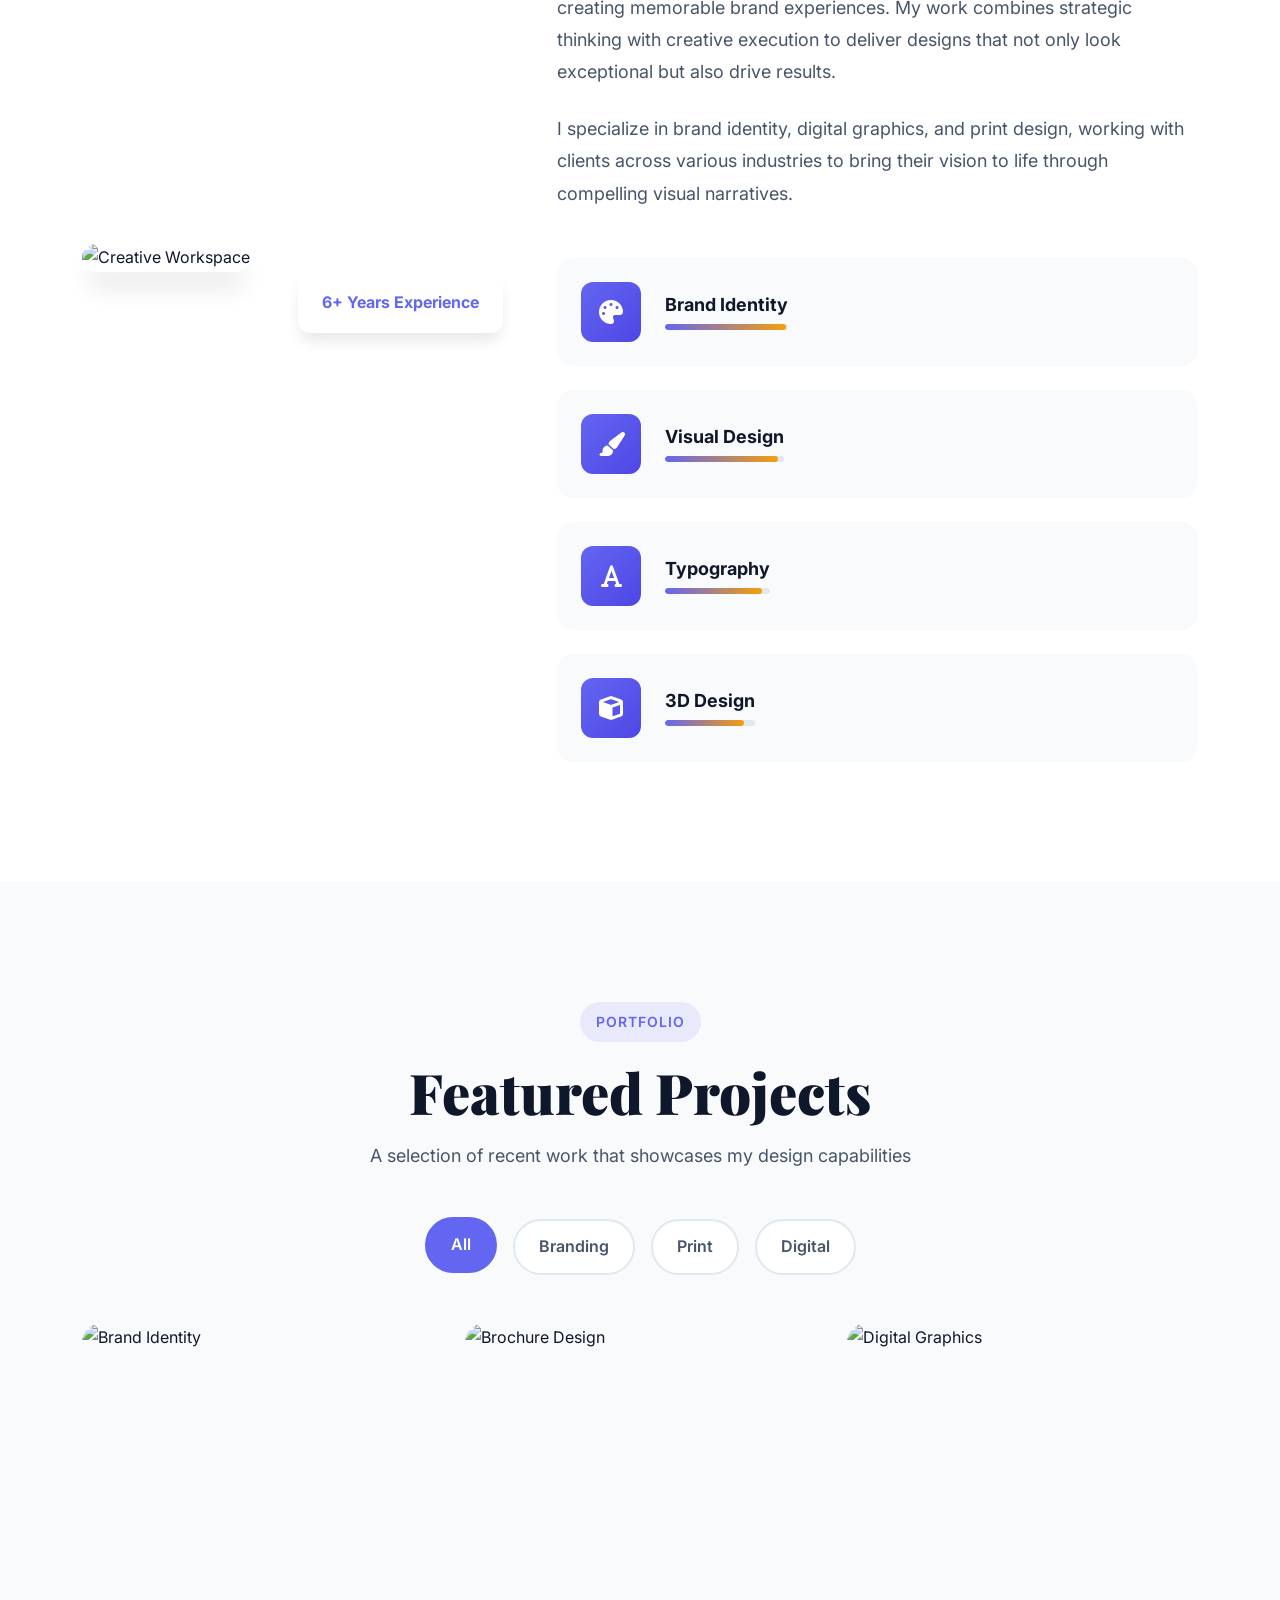
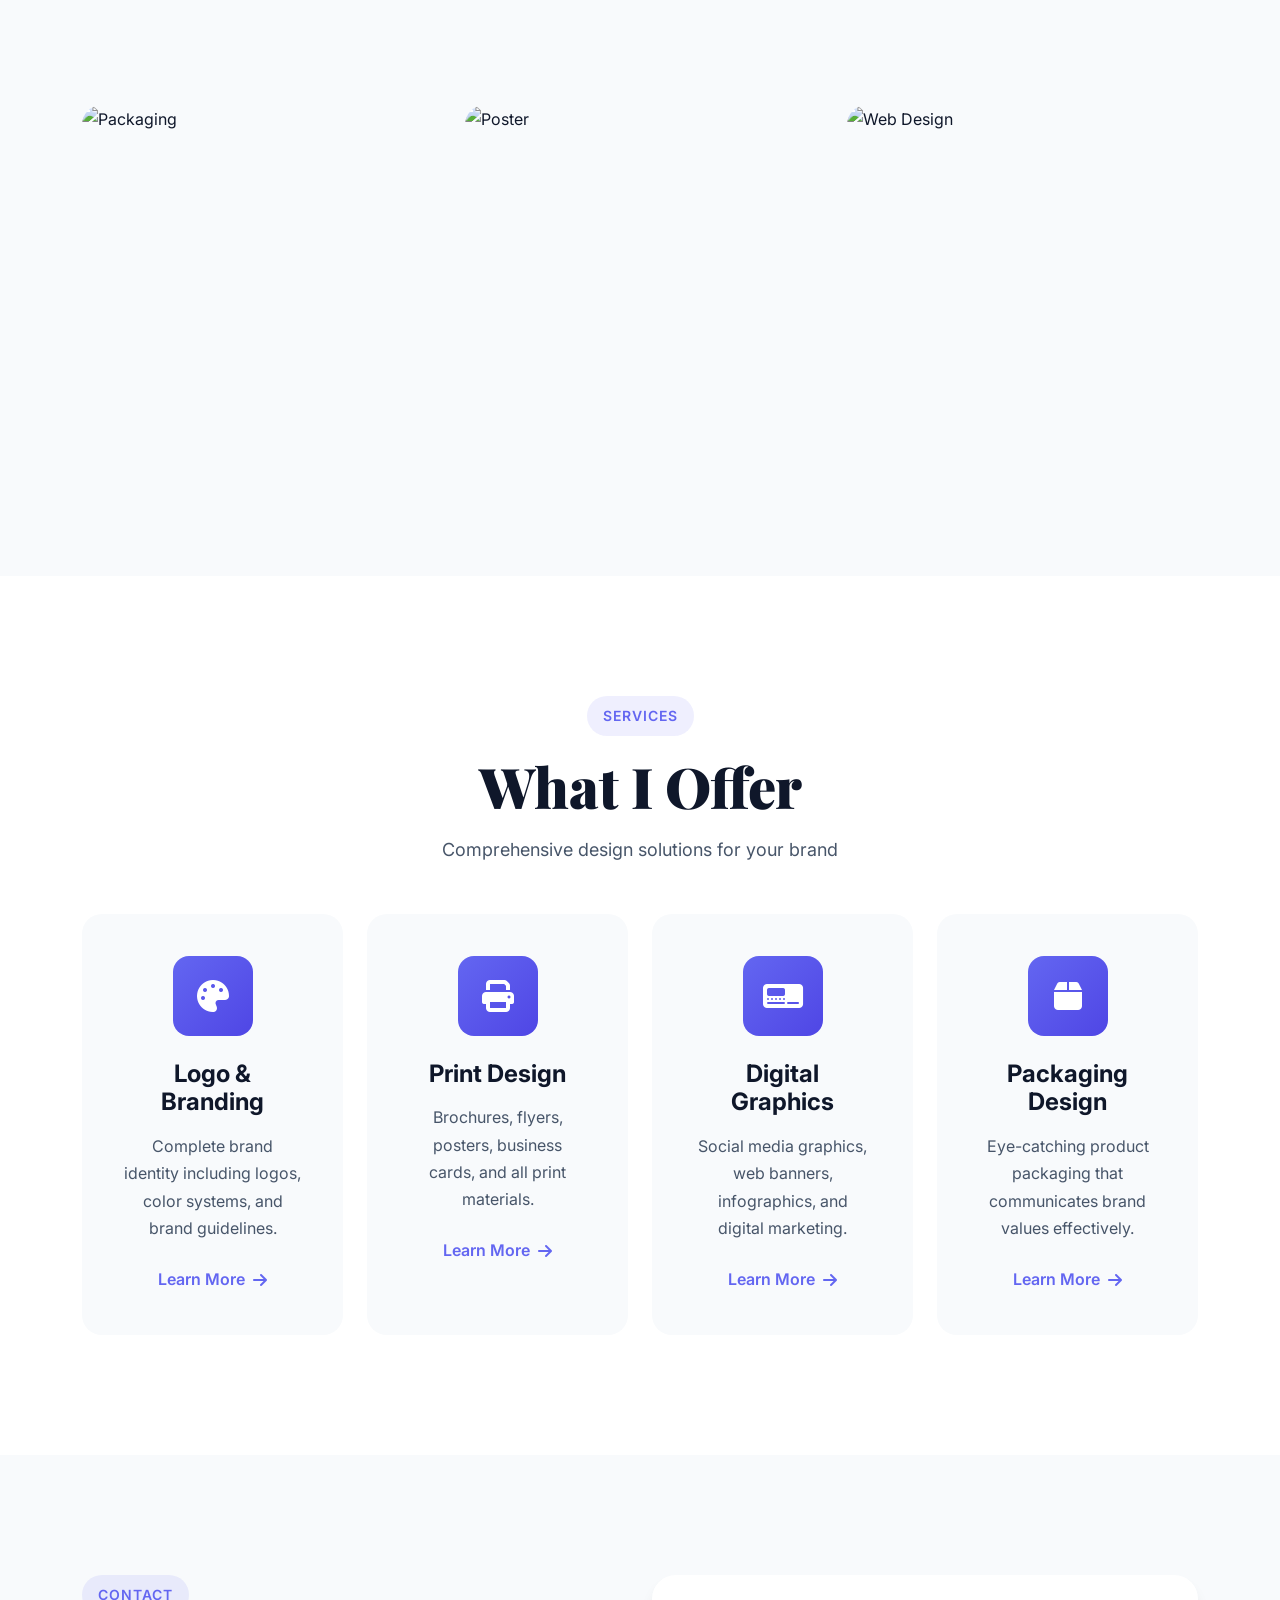
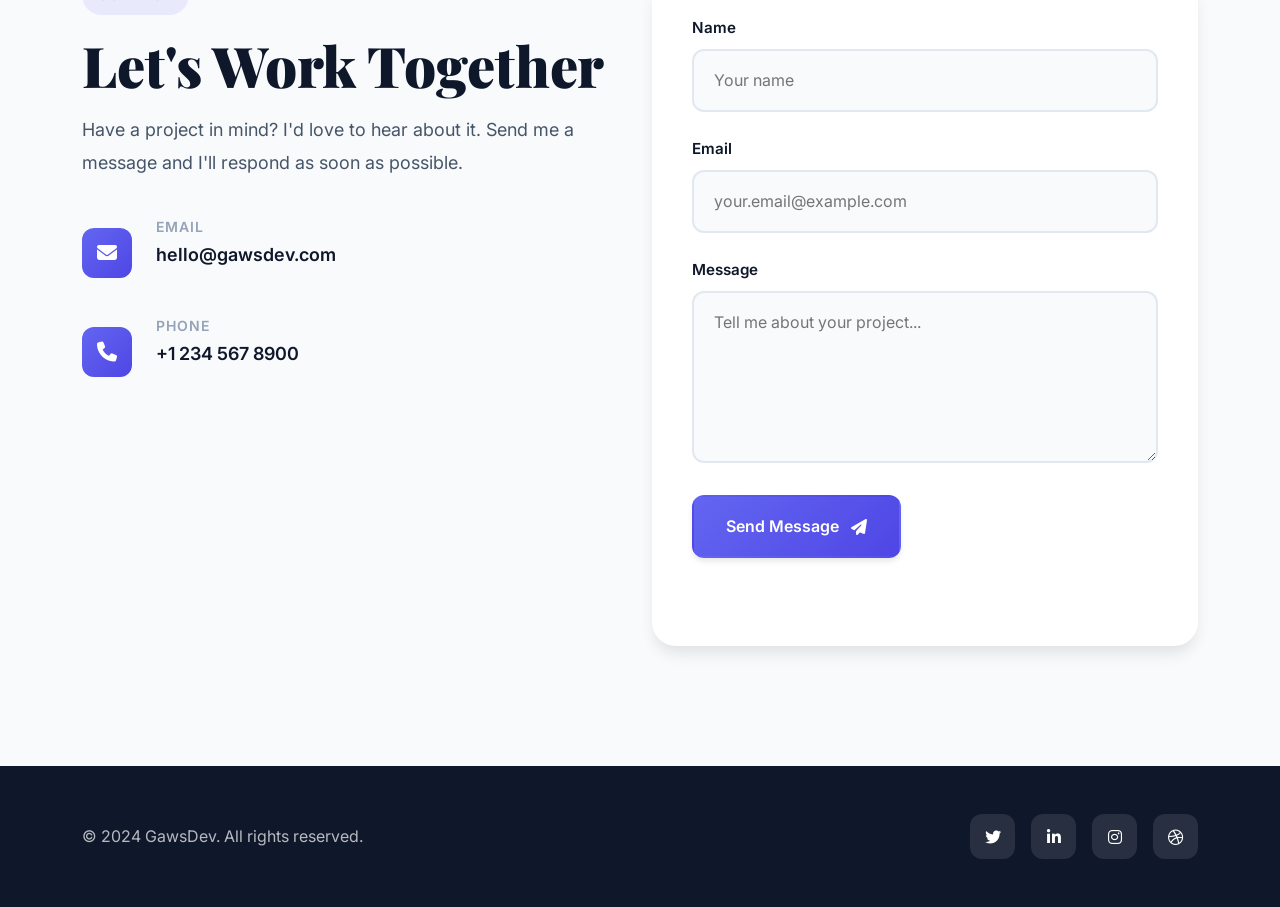
==== commit 418a3b30: "Add version switcher bar to allow users to switch between V1, V2, and V3" ====
--- a/index.html
+++ b/index.html
@@ -19,8 +19,19 @@
     
     <!-- Custom CSS -->
     <link rel="stylesheet" href="assets/css/style.css">
+    <link rel="stylesheet" href="assets/css/version-switcher.css">
 </head>
 <body>
+    <!-- Version Switcher -->
+    <div class="version-switcher">
+        <span class="version-switcher-label">Version:</span>
+        <div class="version-switcher-links">
+            <a href="index.html" class="active">V1 - Modern</a>
+            <a href="index-v2.html">V2 - Minimal</a>
+            <a href="index-v3.html">V3 - Dark</a>
+        </div>
+    </div>
+    
     <!-- Modern Navigation -->
     <nav class="navbar-modern navbar-expand-lg fixed-top">
         <div class="container">
--- a/assets/css/style.css
+++ b/assets/css/style.css
@@ -38,6 +38,7 @@
     line-height: 1.7;
     overflow-x: hidden;
     background: var(--white);
+    padding-top: 40px;
     -webkit-font-smoothing: antialiased;
     -moz-osx-font-smoothing: grayscale;
 }
@@ -55,6 +56,8 @@
     box-shadow: 0 4px 30px rgba(0, 0, 0, 0.05);
     transition: all 0.3s ease;
     z-index: 1000;
+    position: sticky;
+    top: 40px;
 }
 
 .navbar-modern .container {
--- a/assets/css/version-switcher.css
+++ b/assets/css/version-switcher.css
@@ -0,0 +1,109 @@
+/* Version Switcher Bar */
+.version-switcher {
+    position: fixed;
+    top: 0;
+    left: 0;
+    right: 0;
+    background: rgba(0, 0, 0, 0.95);
+    backdrop-filter: blur(10px);
+    -webkit-backdrop-filter: blur(10px);
+    border-bottom: 1px solid rgba(255, 255, 255, 0.1);
+    padding: 0.75rem 0;
+    z-index: 10000;
+    display: flex;
+    align-items: center;
+    justify-content: center;
+    gap: 1rem;
+    font-size: 0.75rem;
+    font-weight: 500;
+    text-transform: uppercase;
+    letter-spacing: 1px;
+}
+
+.version-switcher-label {
+    color: rgba(255, 255, 255, 0.7);
+    font-size: 0.6875rem;
+    letter-spacing: 1.5px;
+}
+
+.version-switcher-links {
+    display: flex;
+    gap: 0.5rem;
+    align-items: center;
+}
+
+.version-switcher-links a {
+    color: rgba(255, 255, 255, 0.6);
+    text-decoration: none;
+    padding: 0.375rem 0.875rem;
+    border-radius: 4px;
+    transition: all 0.3s ease;
+    border: 1px solid transparent;
+    font-size: 0.6875rem;
+    letter-spacing: 1px;
+}
+
+.version-switcher-links a:hover {
+    color: #ffffff;
+    background: rgba(255, 255, 255, 0.1);
+    border-color: rgba(255, 255, 255, 0.2);
+    transform: translateY(-1px);
+}
+
+.version-switcher-links a.active {
+    color: #ffffff;
+    background: rgba(255, 255, 255, 0.15);
+    border-color: rgba(255, 255, 255, 0.3);
+    font-weight: 600;
+}
+
+.version-switcher-links a.active::before {
+    content: '✓ ';
+    margin-right: 0.25rem;
+}
+
+/* Adjust body padding to account for version switcher */
+body {
+    padding-top: 40px;
+}
+
+/* Adjust navbars to account for version switcher */
+.navbar-modern,
+.navbar {
+    top: 40px;
+}
+
+/* Mobile Responsive */
+@media (max-width: 767px) {
+    .version-switcher {
+        padding: 0.5rem 0;
+        font-size: 0.625rem;
+        gap: 0.5rem;
+        flex-wrap: wrap;
+    }
+    
+    .version-switcher-label {
+        font-size: 0.625rem;
+        width: 100%;
+        text-align: center;
+    }
+    
+    .version-switcher-links {
+        gap: 0.375rem;
+    }
+    
+    .version-switcher-links a {
+        padding: 0.25rem 0.625rem;
+        font-size: 0.625rem;
+    }
+    
+    body {
+        padding-top: 60px;
+    }
+    
+    .navbar-modern,
+    .navbar {
+        top: 60px;
+    }
+}
+
